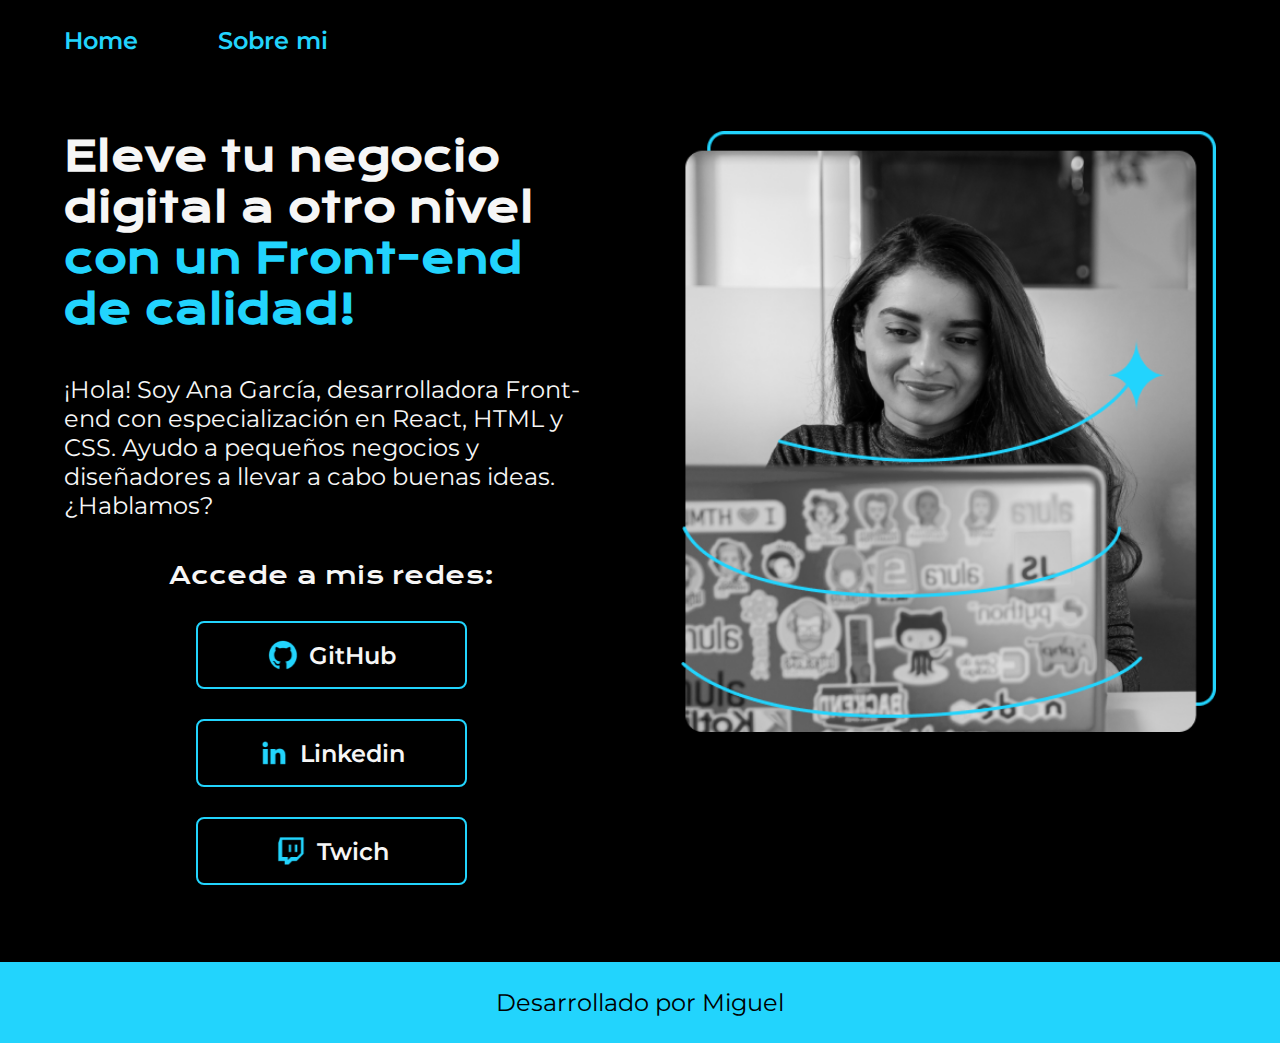
==== index.html @ cd80f497 "up" ====
<!DOCTYPE html>
<html lang="es">
<head>
    <meta charset="UTF-8">
    <meta name="viewport" content="width=device-width, initial-scale=1.0">
    <link rel="stylesheet" href="./style/style.css">
    <title>Titulos</title>
</head>
<body>
    <header class="header">
        <nav class="header__menu">
            <a class="header__menu__enlace" href="index.html">Home</a>
            <a class="header__menu__enlace" href="about.html">Sobre mi</a>
    
        </nav>
    </header>
    <main class="presentacion">
        <section class="presentacion_contenido">
            <h1 class="presentacion_contenido_titulo"> Eleve tu negocio digital a otro nivel <span class="titulo-destaque">con un Front-end de calidad!</span></h1>
            <p class="presentacion_contenido_texto">¡Hola! Soy Ana García, desarrolladora Front-end con especialización en React, HTML y CSS. Ayudo a pequeños negocios y diseñadores a llevar a cabo buenas ideas. ¿Hablamos?    </p>
            <div class="presentacion_enlaces">
                <h2 class="presentacion_enlaces_subtitulo">Accede a mis redes:</h2>
                <a class="presentacion_enlaces_link" href="https://github.com"><img class="presentacion_enlaces_iconos" src="./assets/github.png" alt="logo github"> GitHub</a>
                <a class="presentacion_enlaces_link" href="https://linkedln.com"><img class="presentacion_enlaces_iconos" src="./assets/linkedin.png" alt="logo linkedin"> Linkedin</a>
                <a class="presentacion_enlaces_link" href="http://www.twich.com"><img class="presentacion_enlaces_iconos" src="./assets/twitch.png" alt="logo twich"> Twich</a>
            </div>
            
        </section>
        <img class="presentacion_imagen" src="./assets/Imagen.png" alt="Imagen de ana garcia">
        
    </main>
    <footer class="footer">
        <p>Desarrollado por Miguel</p>
    </footer>

</body>
</html>
---- style/style.css ----
@import url('https://fonts.googleapis.com/css2?family=Krona+One&family=Montserrat:ital,wght@0,100..900;1,100..900&display=swap');


/*------------Variables-------------*/
:root{
    --color-primario: #000000;
    --color-secundario: #F6F6F6;
    --color-terciario: #22D4FD;
    --color-hover: #272727;


    --fuente-montserrat: 'Montserrat', sans-serif;
    --fuente-krona: 'Krona one', sans-serif;
}


*{
    padding:0;
    margin:0;
    text-decoration: none;
    
}



body{
    box-sizing:border-box;  
    /*background-color: rgb(100, 100 ,0);*/
    background-color: var(--color-primario);
    color:var(--color-secundario);
    height: 100vh;
    

}

.header{
    padding: 2% 0 0 5%;
    
}
.header__menu{
    display: flex;
    gap:80px;
}
.header__menu__enlace{
    font-family: 'Montserrat', sans-serif;
    font-size:1.5rem;
    font-weight: 600;
    color: var(--color-terciario);
    
}

.titulo-destaque{
    color: var(--color-terciario);
}

.presentacion{
    
    display: flex;
    
    margin: 6% 5%;
    justify-content: space-between;
    gap:82px;
    
}
.presentacion_contenido{
    width:50%;
    display:flex;
    flex-direction: column;
    gap:40px;
    
}
.presentacion_contenido_titulo{
    font-size:2.5rem;
    font-family: 'Krona one', sans-serif;
}
.presentacion_contenido_texto{
    font-family: 'Montserrat', sans-serif;
    font-size:1.5rem;
}
.presentacion_enlaces{
    display:flex;
    justify-content:space-between;
    flex-direction: column;
    align-items: center;
    gap: 30px;
    
    
}
.presentacion_enlaces_link{
    width:50%;
    display: flex;
    justify-content: center;
    align-items: center;
    text-align:center;
    padding:16px 0;
    border-radius: 8px;
    font-family: 'Montserrat', sans-serif;
    font-size: 1.5rem;
    font-weight: 600;
    color:#f6f6f6;
    border: 2px solid var(--color-terciario);
    gap:10px;
}
.presentacion_enlaces_link:hover{
    background-color: var(--color-hover);
}
.presentacion_imagen{
    width: 50%;
    height: 50%;
}
/*
img{
    width:467px;
    height: 532px;
}*/
.presentacion_enlaces_iconos{
    width:32px;
    height:32px;
}
.presentacion_enlaces_subtitulo{
    font-family: 'krona one', sans-serif;
    font-size: 1.5rem;
    font-weight: 400;
}
.footer{
    color:var(--color-primario);
    
    background-color: var(--color-terciario);
    padding: 26px;
    font-family: 'Montserrat', sans-serif;
    font-size: 1.5rem;
    font-weight: 400;
    text-align: center;
}

@media (max-width: 1100px){
    html{
        font-size: 10px;
    }
    .presentacion{
        align-items: center;
        flex-direction: column-reverse;
    }
    .header__menu{
        padding: 5%;
        justify-content: center;
    }

    .presentacion_contenido{
        width: 90%;
    }
    .presentacion_imagen{
        width:60%;
        height:60%;

  }
}
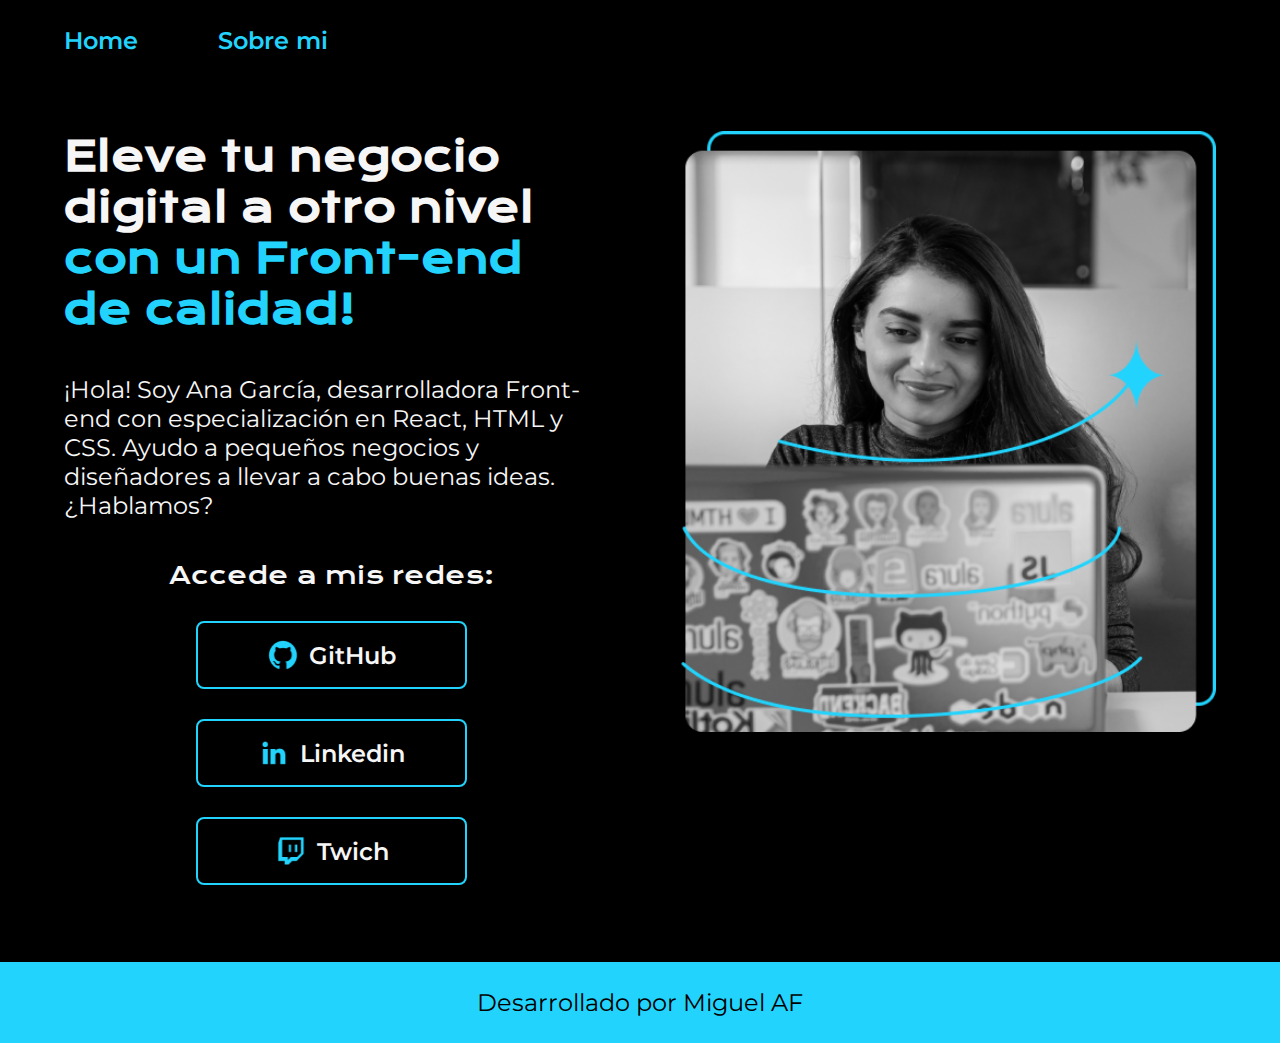
==== commit 38adfea7: "Update index.html" ====
--- a/index.html
+++ b/index.html
@@ -30,8 +30,7 @@
         
     </main>
     <footer class="footer">
-        <p>Desarrollado por Miguel</p>
+        <p>Desarrollado por Miguel AF</p>
     </footer>
-
 </body>
-</html>+</html>
